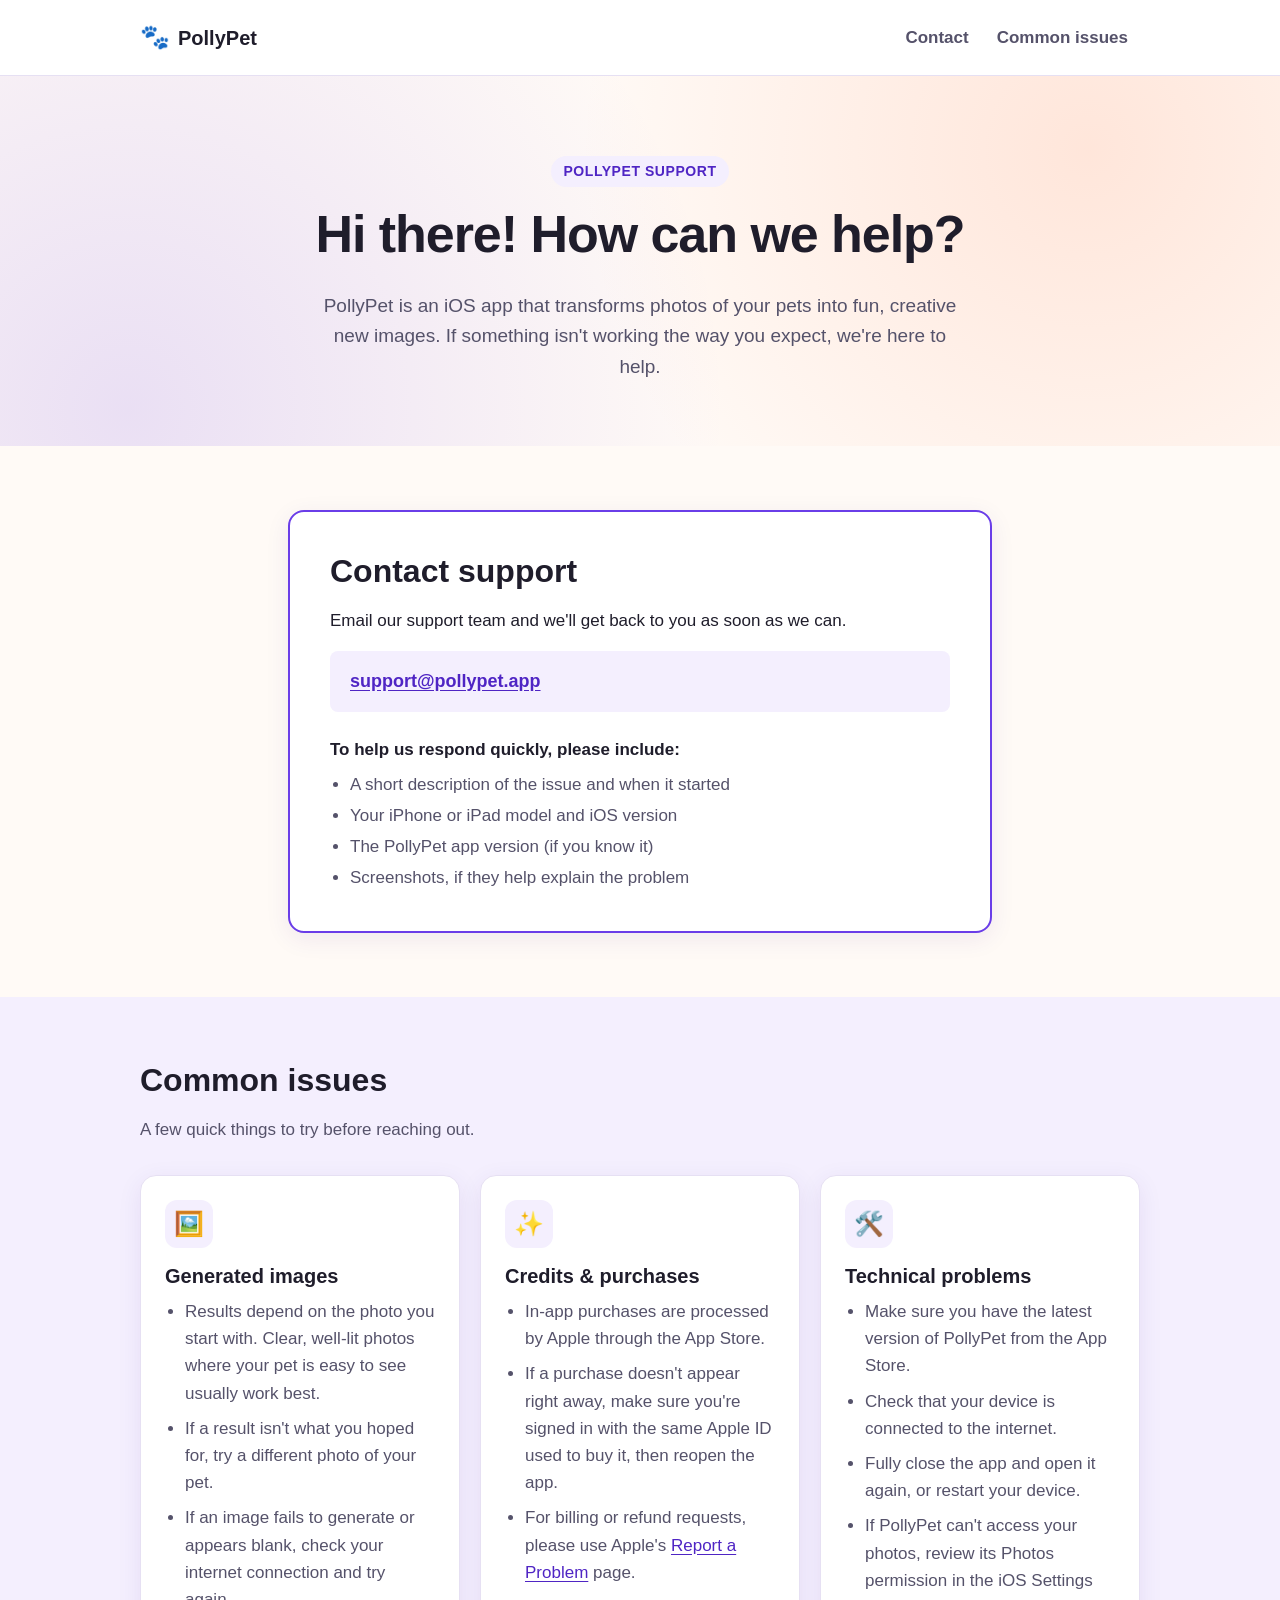
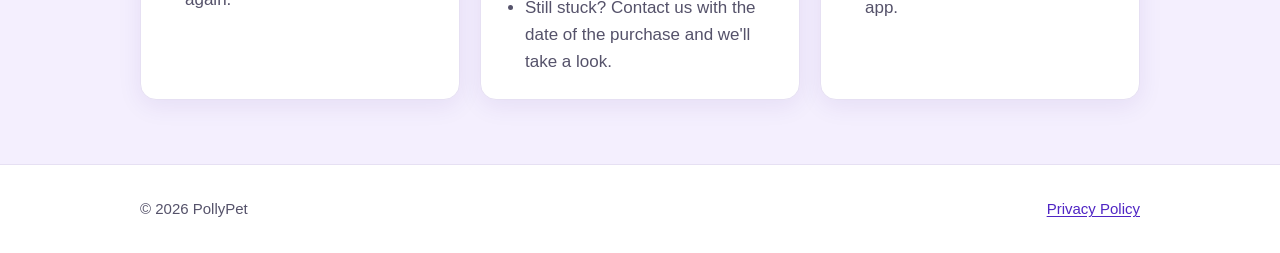
==== index.html @ 72e24343 "Add PollyPet support page Static HTML/CSS support page with contact details (support@pollypet.app), " ====
<!DOCTYPE html>
<html lang="en">
<head>
  <meta charset="utf-8">
  <meta name="viewport" content="width=device-width, initial-scale=1">
  <title>PollyPet Support</title>
  <meta name="description" content="Get help with PollyPet, the iOS app that turns your pet photos into playful new images. Contact support and find answers to common questions.">
  <meta name="color-scheme" content="light">
  <meta name="theme-color" content="#7c4dff">
  <link rel="stylesheet" href="styles.css">
</head>
<body>
  <a class="skip-link" href="#main">Skip to main content</a>

  <header class="site-header">
    <div class="container header-inner">
      <a class="brand" href="index.html" aria-label="PollyPet Support home">
        <span class="brand-mark" aria-hidden="true">🐾</span>
        <span class="brand-name">PollyPet</span>
      </a>
      <nav aria-label="Primary">
        <ul class="nav-list">
          <li><a href="#contact">Contact</a></li>
          <li><a href="#help">Common issues</a></li>
        </ul>
      </nav>
    </div>
  </header>

  <main id="main" tabindex="-1">
    <section class="hero" aria-labelledby="hero-title">
      <div class="container">
        <p class="eyebrow">PollyPet Support</p>
        <h1 id="hero-title">Hi there! How can we help?</h1>
        <p class="lead">
          PollyPet is an iOS app that transforms photos of your pets into fun, creative new images.
          If something isn't working the way you expect, we're here to help.
        </p>
      </div>
    </section>

    <section id="contact" class="section" aria-labelledby="contact-title">
      <div class="container">
        <div class="contact-card">
          <h2 id="contact-title">Contact support</h2>
          <p>
            Email our support team and we'll get back to you as soon as we can.
          </p>

          <p class="email-box">
            <a class="email-link" href="mailto:support@pollypet.app">support@pollypet.app</a>
          </p>

          <p class="contact-tip">To help us respond quickly, please include:</p>
          <ul class="checklist">
            <li>A short description of the issue and when it started</li>
            <li>Your iPhone or iPad model and iOS version</li>
            <li>The PollyPet app version (if you know it)</li>
            <li>Screenshots, if they help explain the problem</li>
          </ul>
        </div>
      </div>
    </section>

    <section id="help" class="section section-alt" aria-labelledby="help-title">
      <div class="container">
        <h2 id="help-title">Common issues</h2>
        <p class="section-intro">A few quick things to try before reaching out.</p>

        <div class="cards">
          <article class="card" aria-labelledby="images-title">
            <div class="card-icon" aria-hidden="true">🖼️</div>
            <h3 id="images-title">Generated images</h3>
            <ul>
              <li>Results depend on the photo you start with. Clear, well-lit photos where your pet is easy to see usually work best.</li>
              <li>If a result isn't what you hoped for, try a different photo of your pet.</li>
              <li>If an image fails to generate or appears blank, check your internet connection and try again.</li>
            </ul>
          </article>

          <article class="card" aria-labelledby="credits-title">
            <div class="card-icon" aria-hidden="true">✨</div>
            <h3 id="credits-title">Credits &amp; purchases</h3>
            <ul>
              <li>In-app purchases are processed by Apple through the App Store.</li>
              <li>If a purchase doesn't appear right away, make sure you're signed in with the same Apple ID used to buy it, then reopen the app.</li>
              <li>For billing or refund requests, please use Apple's <a href="https://reportaproblem.apple.com/" rel="noopener">Report a Problem</a> page.</li>
              <li>Still stuck? Contact us with the date of the purchase and we'll take a look.</li>
            </ul>
          </article>

          <article class="card" aria-labelledby="tech-title">
            <div class="card-icon" aria-hidden="true">🛠️</div>
            <h3 id="tech-title">Technical problems</h3>
            <ul>
              <li>Make sure you have the latest version of PollyPet from the App Store.</li>
              <li>Check that your device is connected to the internet.</li>
              <li>Fully close the app and open it again, or restart your device.</li>
              <li>If PollyPet can't access your photos, review its Photos permission in the iOS Settings app.</li>
            </ul>
          </article>
        </div>
      </div>
    </section>
  </main>

  <footer class="site-footer">
    <div class="container footer-inner">
      <p>&copy; 2026 PollyPet</p>
      <p><a href="privacy.html">Privacy Policy</a></p>
    </div>
  </footer>
</body>
</html>
---- styles.css ----
/* PollyPet support site styles */

:root {
  --color-primary: #6a3de8;
  --color-primary-dark: #4f25c4;
  --color-accent: #ff8a5c;
  --color-text: #1f1d2b;
  --color-muted: #55526a;
  --color-bg: #fffaf6;
  --color-surface: #ffffff;
  --color-surface-alt: #f4effe;
  --color-border: #e6e0f3;
  --color-placeholder-bg: #fff3cd;
  --color-placeholder-text: #6b4a00;
  --color-focus: #1a73e8;

  --radius: 16px;
  --radius-small: 8px;
  --shadow: 0 6px 24px rgba(60, 30, 140, 0.08);
  --max-width: 1040px;

  --font-sans: -apple-system, BlinkMacSystemFont, "SF Pro Text", "Segoe UI",
    Roboto, "Helvetica Neue", Arial, sans-serif;
}

*,
*::before,
*::after {
  box-sizing: border-box;
}

html {
  -webkit-text-size-adjust: 100%;
  text-size-adjust: 100%;
}

@media (prefers-reduced-motion: no-preference) {
  html {
    scroll-behavior: smooth;
  }
}

body {
  margin: 0;
  font-family: var(--font-sans);
  font-size: 1.0625rem;
  line-height: 1.6;
  color: var(--color-text);
  background: var(--color-bg);
}

h1,
h2,
h3 {
  line-height: 1.2;
  margin: 0 0 0.5em;
}

p {
  margin: 0 0 1em;
}

a {
  color: var(--color-primary-dark);
  text-underline-offset: 0.15em;
}

a:hover {
  color: var(--color-primary);
}

/* Visible keyboard focus for all interactive elements */
:focus-visible {
  outline: 3px solid var(--color-focus);
  outline-offset: 3px;
  border-radius: 4px;
}

main:focus {
  outline: none;
}

.container {
  width: 100%;
  max-width: var(--max-width);
  margin: 0 auto;
  padding: 0 1.25rem;
}

/* Skip link */
.skip-link {
  position: absolute;
  left: 1rem;
  top: -100px;
  z-index: 100;
  padding: 0.75rem 1rem;
  background: var(--color-surface);
  color: var(--color-primary-dark);
  font-weight: 600;
  border-radius: var(--radius-small);
  box-shadow: var(--shadow);
}

.skip-link:focus {
  top: 1rem;
}

/* Header */
.site-header {
  background: var(--color-surface);
  border-bottom: 1px solid var(--color-border);
}

.header-inner {
  display: flex;
  flex-wrap: wrap;
  align-items: center;
  justify-content: space-between;
  gap: 0.75rem;
  padding-top: 1rem;
  padding-bottom: 1rem;
}

.brand {
  display: inline-flex;
  align-items: center;
  gap: 0.5rem;
  color: var(--color-text);
  text-decoration: none;
  font-weight: 700;
  font-size: 1.25rem;
}

.brand-mark {
  font-size: 1.5rem;
}

.nav-list {
  display: flex;
  gap: 0.25rem;
  margin: 0;
  padding: 0;
  list-style: none;
}

.nav-list a {
  display: inline-block;
  padding: 0.5rem 0.75rem;
  color: var(--color-muted);
  font-weight: 600;
  text-decoration: none;
  border-radius: var(--radius-small);
}

.nav-list a:hover {
  color: var(--color-primary-dark);
  background: var(--color-surface-alt);
}

/* Hero */
.hero {
  padding: 3.5rem 0 3rem;
  background:
    radial-gradient(circle at 85% 20%, rgba(255, 138, 92, 0.18), transparent 45%),
    radial-gradient(circle at 10% 90%, rgba(106, 61, 232, 0.14), transparent 50%),
    var(--color-bg);
  text-align: center;
}

.eyebrow {
  display: inline-block;
  margin-bottom: 1rem;
  padding: 0.25rem 0.75rem;
  font-size: 0.875rem;
  font-weight: 700;
  letter-spacing: 0.04em;
  text-transform: uppercase;
  color: var(--color-primary-dark);
  background: var(--color-surface-alt);
  border-radius: 999px;
}

.hero h1 {
  font-size: clamp(2rem, 5vw + 1rem, 3.25rem);
  letter-spacing: -0.02em;
}

.lead {
  max-width: 40rem;
  margin: 0 auto;
  font-size: 1.1875rem;
  color: var(--color-muted);
}

/* Sections */
.section {
  padding: 3rem 0;
}

.section-alt {
  background: var(--color-surface-alt);
}

.section h2 {
  font-size: clamp(1.5rem, 2vw + 1rem, 2rem);
}

.section-intro {
  color: var(--color-muted);
  margin-bottom: 2rem;
}

/* Contact card */
.contact-card {
  max-width: 44rem;
  margin: 0 auto;
  padding: 2rem 1.5rem;
  background: var(--color-surface);
  border: 2px solid var(--color-primary);
  border-radius: var(--radius);
  box-shadow: var(--shadow);
}

.email-box {
  padding: 1rem 1.25rem;
  font-size: 1.125rem;
  font-weight: 600;
  background: var(--color-surface-alt);
  border-radius: var(--radius-small);
}

.email-link {
  color: var(--color-primary-dark);
  overflow-wrap: anywhere;
}

.contact-tip {
  margin-top: 1.5rem;
  margin-bottom: 0.5rem;
  font-weight: 600;
}

.checklist {
  margin: 0;
  padding-left: 1.25rem;
  color: var(--color-muted);
}

.checklist li + li {
  margin-top: 0.25rem;
}

/* Help cards */
.cards {
  display: grid;
  grid-template-columns: 1fr;
  gap: 1.25rem;
}

.card {
  padding: 1.5rem;
  background: var(--color-surface);
  border: 1px solid var(--color-border);
  border-radius: var(--radius);
  box-shadow: var(--shadow);
}

.card-icon {
  display: grid;
  place-items: center;
  width: 3rem;
  height: 3rem;
  margin-bottom: 1rem;
  font-size: 1.5rem;
  background: var(--color-surface-alt);
  border-radius: 12px;
}

.card h3 {
  font-size: 1.25rem;
}

.card ul {
  margin: 0;
  padding-left: 1.25rem;
  color: var(--color-muted);
}

.card li + li {
  margin-top: 0.5rem;
}

/* Footer */
.site-footer {
  padding: 2rem 0;
  font-size: 0.9375rem;
  color: var(--color-muted);
  background: var(--color-surface);
  border-top: 1px solid var(--color-border);
}

.footer-inner {
  display: flex;
  flex-wrap: wrap;
  align-items: center;
  justify-content: space-between;
  gap: 0.5rem 1.5rem;
}

.footer-inner p {
  margin: 0;
}

/* Larger screens */
@media (min-width: 720px) {
  .hero {
    padding: 5rem 0 4rem;
  }

  .section {
    padding: 4rem 0;
  }

  .contact-card {
    padding: 2.5rem;
  }

  .cards {
    grid-template-columns: repeat(3, 1fr);
  }
}
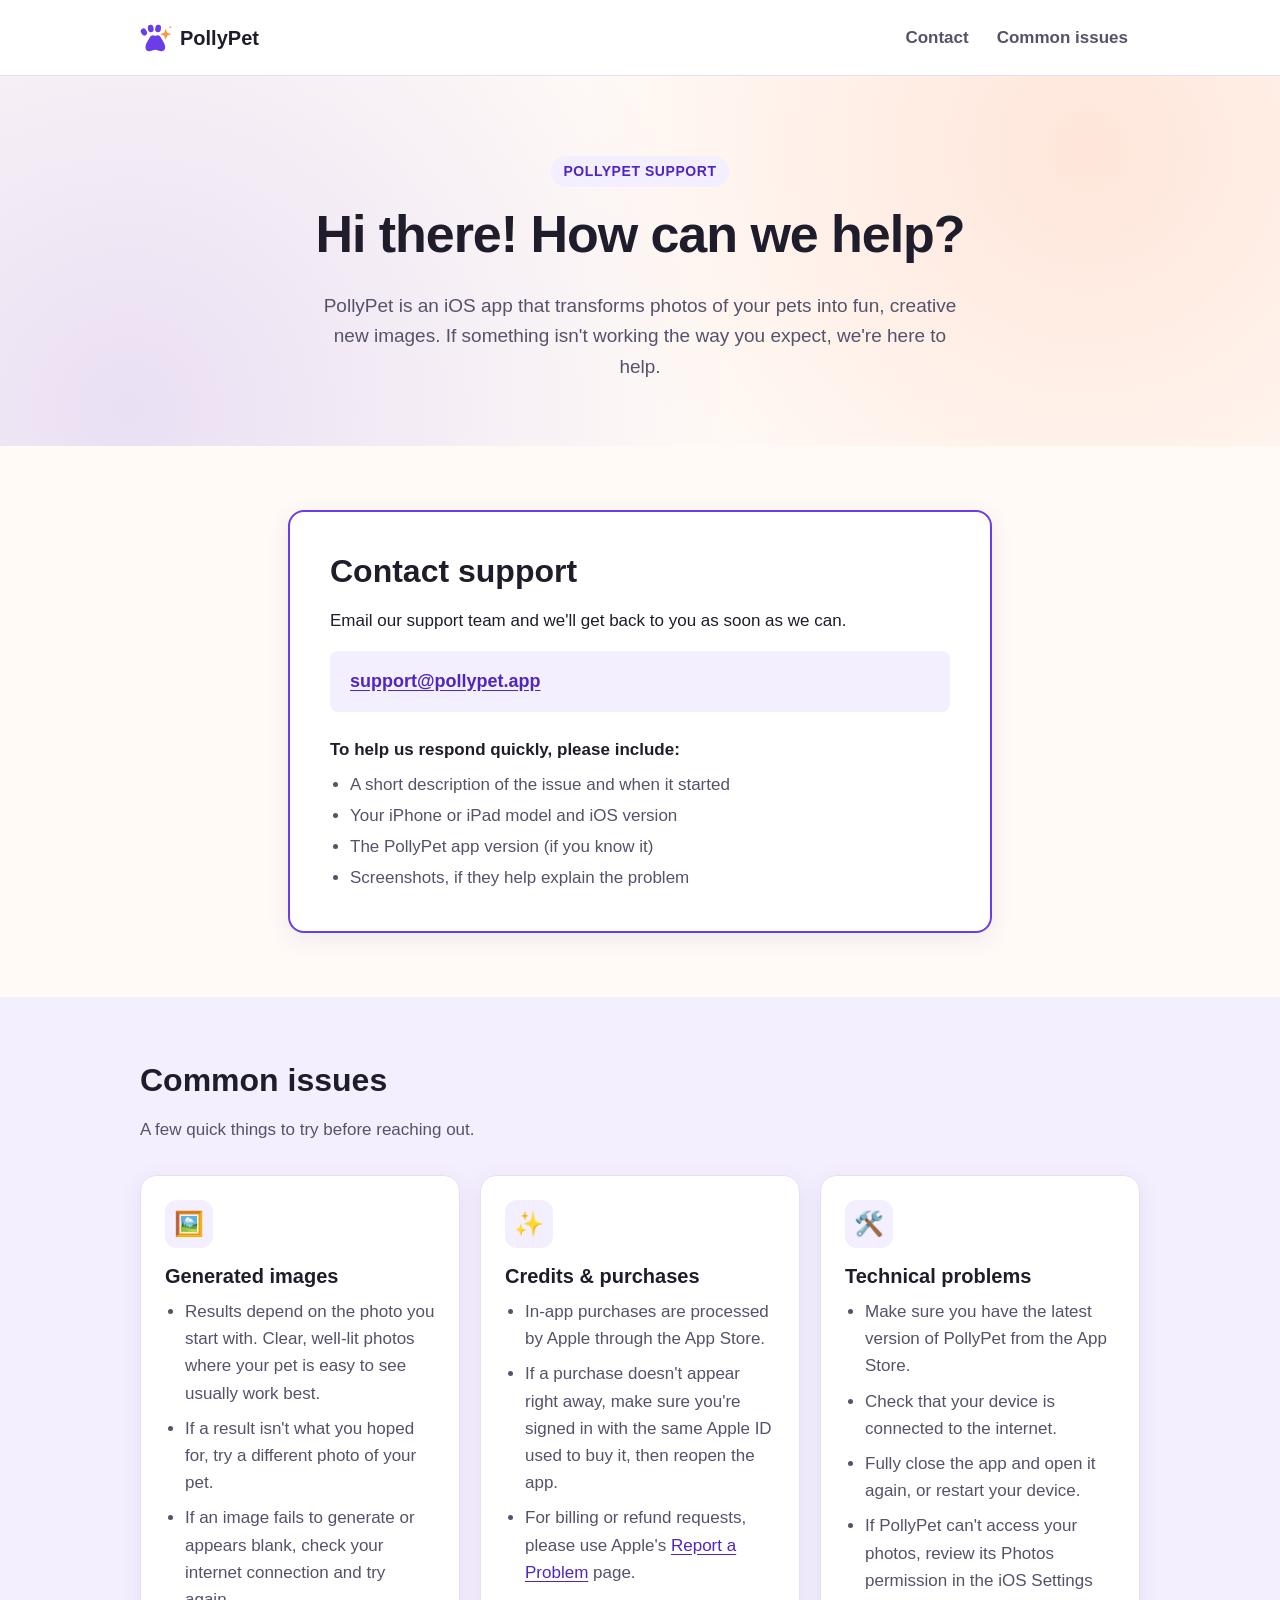
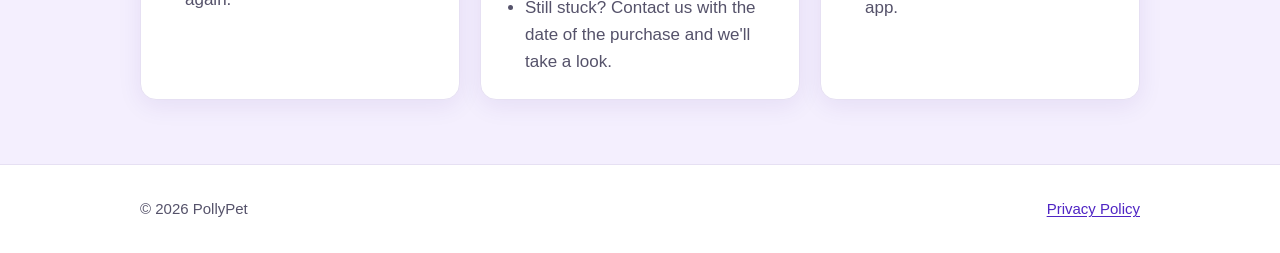
==== commit e1f168fc: "Use app icon paw as site logo and favicon Replace the paw emoji in the header with the paw mark from" ====
--- a/index.html
+++ b/index.html
@@ -7,6 +7,7 @@
   <meta name="description" content="Get help with PollyPet, the iOS app that turns your pet photos into playful new images. Contact support and find answers to common questions.">
   <meta name="color-scheme" content="light">
   <meta name="theme-color" content="#7c4dff">
+  <link rel="icon" href="paw.svg" type="image/svg+xml">
   <link rel="stylesheet" href="styles.css">
 </head>
 <body>
@@ -15,7 +16,7 @@
   <header class="site-header">
     <div class="container header-inner">
       <a class="brand" href="index.html" aria-label="PollyPet Support home">
-        <span class="brand-mark" aria-hidden="true">🐾</span>
+        <img class="brand-mark" src="paw.svg" alt="" width="32" height="32">
         <span class="brand-name">PollyPet</span>
       </a>
       <nav aria-label="Primary">
--- a/styles.css
+++ b/styles.css
@@ -132,7 +132,9 @@
 }
 
 .brand-mark {
-  font-size: 1.5rem;
+  display: block;
+  width: 2rem;
+  height: 2rem;
 }
 
 .nav-list {
@@ -234,6 +236,26 @@
   overflow-wrap: anywhere;
 }
 
+/* Unresolved items in draft content: [PLACEHOLDER] and [VERIFY: ...] */
+.draft-placeholder,
+.draft-note {
+  padding: 0 0.25em;
+  color: var(--color-placeholder-text);
+  background: var(--color-placeholder-bg);
+  border: 1px dashed var(--color-placeholder-text);
+  border-radius: 4px;
+  -webkit-box-decoration-break: clone;
+  box-decoration-break: clone;
+}
+
+.draft-placeholder {
+  font-weight: 700;
+}
+
+.draft-note {
+  font-style: italic;
+}
+
 .contact-tip {
   margin-top: 1.5rem;
   margin-bottom: 0.5rem;
@@ -290,6 +312,87 @@
   margin-top: 0.5rem;
 }
 
+/* Long-form text pages (privacy policy) */
+.prose {
+  max-width: 46rem;
+}
+
+.prose h1 {
+  font-size: clamp(2rem, 4vw + 1rem, 2.75rem);
+  letter-spacing: -0.02em;
+}
+
+.prose h2 {
+  margin-top: 2.5rem;
+  padding-top: 1.5rem;
+  border-top: 1px solid var(--color-border);
+}
+
+.prose h3 {
+  margin-top: 1.75rem;
+  font-size: 1.1875rem;
+}
+
+.prose ul {
+  padding-left: 1.25rem;
+  margin: 0 0 1em;
+}
+
+.prose li + li {
+  margin-top: 0.5rem;
+}
+
+.prose a {
+  overflow-wrap: anywhere;
+}
+
+.back-link {
+  margin-bottom: 1.5rem;
+  font-weight: 600;
+}
+
+.effective-date {
+  color: var(--color-muted);
+}
+
+.prose address {
+  font-style: normal;
+}
+
+.table-wrap {
+  margin: 0 0 1.5rem;
+  overflow-x: auto;
+  background: var(--color-surface);
+  border: 1px solid var(--color-border);
+  border-radius: var(--radius-small);
+}
+
+.table-wrap table {
+  width: 100%;
+  min-width: 16rem;
+  border-collapse: collapse;
+}
+
+.table-wrap th,
+.table-wrap td {
+  padding: 0.75rem 1rem;
+  text-align: left;
+  vertical-align: top;
+  border-bottom: 1px solid var(--color-border);
+}
+
+.table-wrap thead th {
+  background: var(--color-surface-alt);
+}
+
+.table-wrap tbody tr:last-child > * {
+  border-bottom: 0;
+}
+
+.table-wrap tbody th {
+  font-weight: 600;
+}
+
 /* Footer */
 .site-footer {
   padding: 2rem 0;
@@ -329,3 +432,11 @@
     grid-template-columns: repeat(3, 1fr);
   }
 }
+
+/* Windows High Contrast / forced colors */
+@media (forced-colors: active) {
+  .draft-placeholder,
+  .draft-note {
+    border-color: CanvasText;
+  }
+}
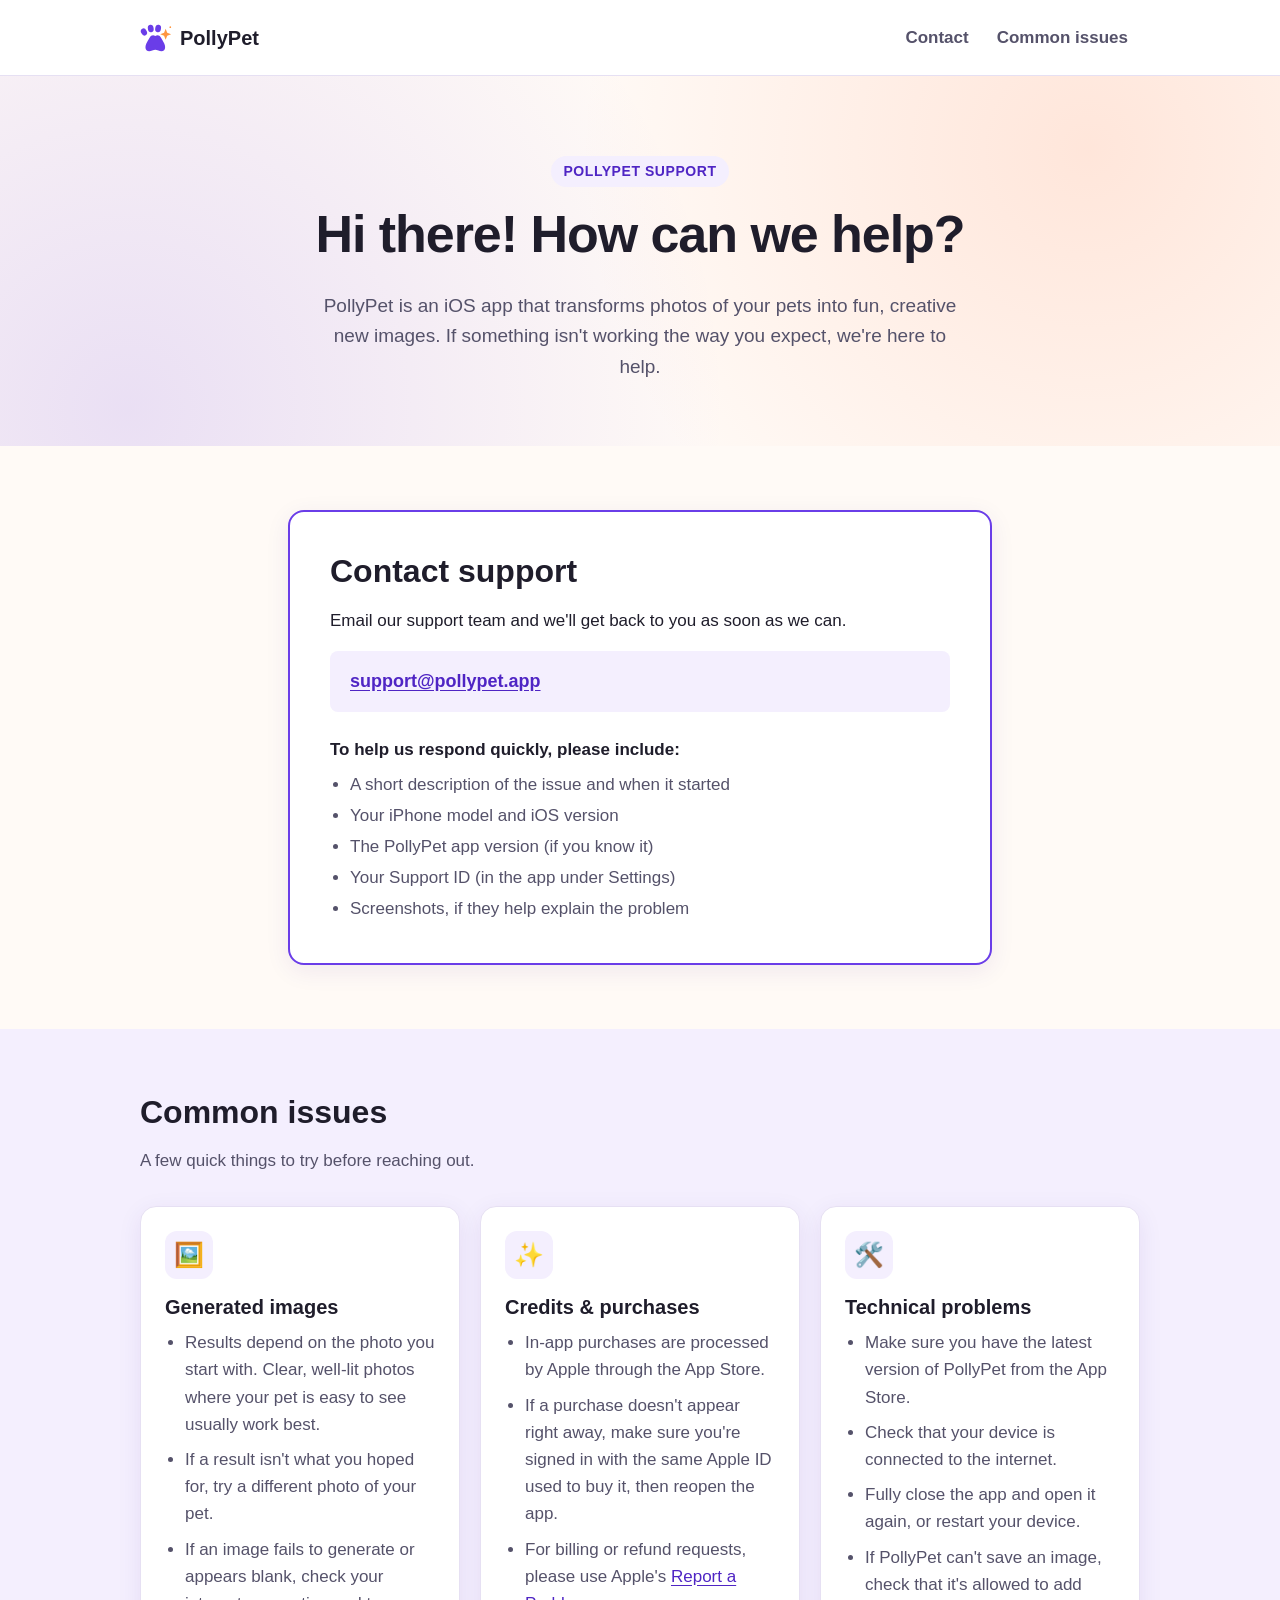
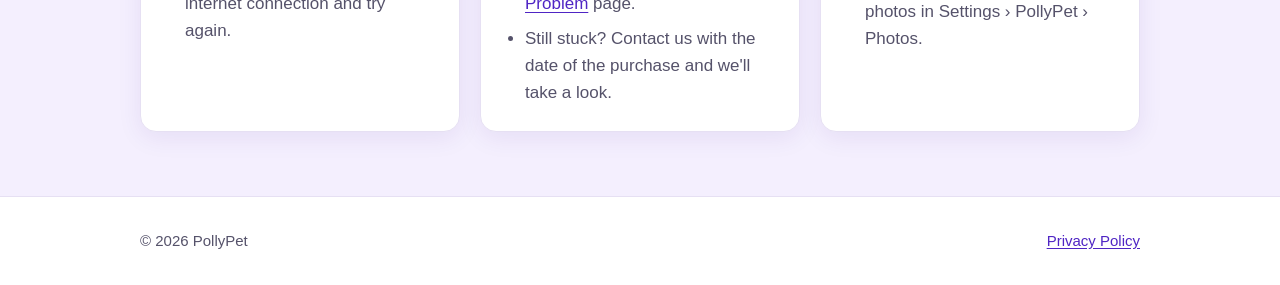
==== commit 8a9685c1: "Add /support redirect page and update support copy - support.html forwards /support and /support.htm" ====
--- a/index.html
+++ b/index.html
@@ -8,6 +8,8 @@
   <meta name="color-scheme" content="light">
   <meta name="theme-color" content="#7c4dff">
   <link rel="icon" href="paw.svg" type="image/svg+xml">
+  <link rel="icon" href="favicon-96.png" type="image/png" sizes="96x96">
+  <link rel="icon" href="favicon.ico" sizes="32x32">
   <link rel="stylesheet" href="styles.css">
 </head>
 <body>
@@ -55,8 +57,9 @@
           <p class="contact-tip">To help us respond quickly, please include:</p>
           <ul class="checklist">
             <li>A short description of the issue and when it started</li>
-            <li>Your iPhone or iPad model and iOS version</li>
+            <li>Your iPhone model and iOS version</li> <!-- Change back to "iPhone or iPad model" when iPad support ships. -->
             <li>The PollyPet app version (if you know it)</li>
+            <li>Your Support ID (in the app under Settings)</li>
             <li>Screenshots, if they help explain the problem</li>
           </ul>
         </div>
@@ -97,7 +100,7 @@
               <li>Make sure you have the latest version of PollyPet from the App Store.</li>
               <li>Check that your device is connected to the internet.</li>
               <li>Fully close the app and open it again, or restart your device.</li>
-              <li>If PollyPet can't access your photos, review its Photos permission in the iOS Settings app.</li>
+              <li>If PollyPet can't save an image, check that it's allowed to add photos in Settings › PollyPet › Photos.</li>
             </ul>
           </article>
         </div>
